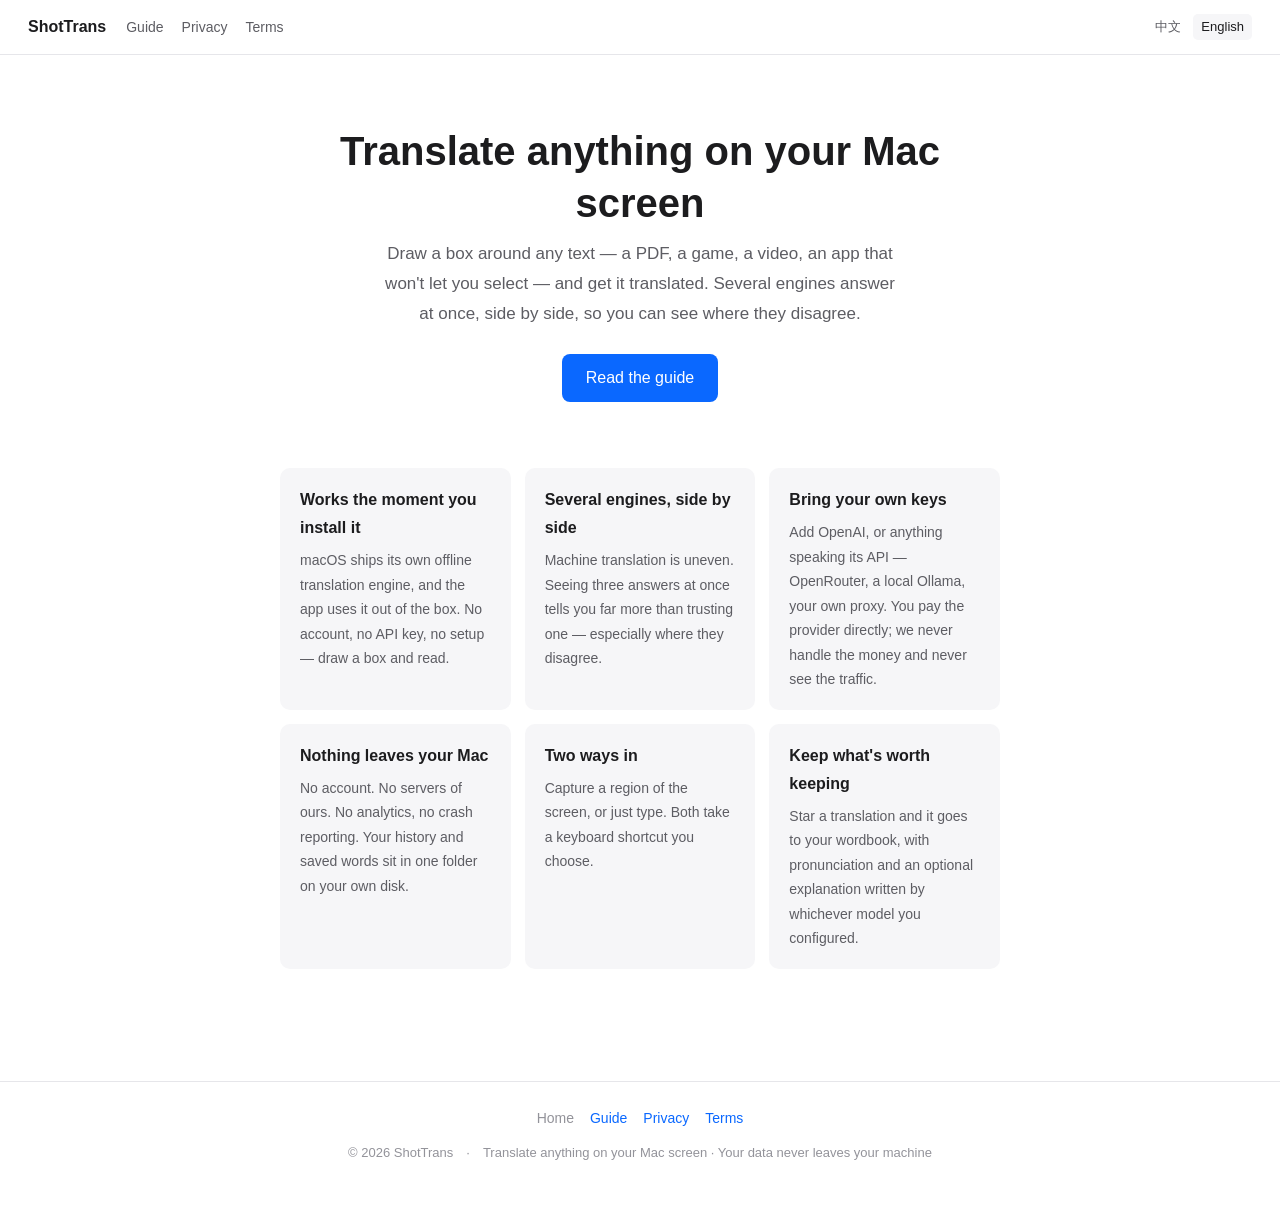
==== index.html @ 1fc53c44 "更新官网 2026-09-04 Co-Authored-By: Claude Opus 5 <noreply@anthropic.com>" ====
<!DOCTYPE html>
<html lang="en">
<head>
<meta charset="utf-8">
<meta name="viewport" content="width=device-width, initial-scale=1">
<title>Home · ShotTrans</title>
<meta name="description" content="A macOS screen translator that compares several engines side by side and keeps every byte on your Mac.">
<link rel="canonical" href="https://shottrans.com/">
<link rel="alternate" hreflang="zh-Hans" href="https://shottrans.com/zh/">
<link rel="alternate" hreflang="en" href="https://shottrans.com/">
<link rel="alternate" hreflang="x-default" href="https://shottrans.com/">
<link rel="stylesheet" href="assets/site.css">
</head>
<body>
<header class="top">
  <a class="brand" href="index.html">ShotTrans</a>
  <nav class="nav"><a href="guide.html">Guide</a><a href="privacy.html">Privacy</a><a href="terms.html">Terms</a></nav>
  <div class="langs"><a class="lang" href="zh/index.html">中文</a><span class="lang on">English</span></div>
</header>

<div class="shell plain">

<main class="page index">
<div class="hero">
  <h1>Translate anything on your Mac screen</h1>
  <p class="lede">Draw a box around any text — a PDF, a game, a video, an app that
  won't let you select — and get it translated. Several engines answer at once,
  side by side, so you can see where they disagree.</p>
  <p><a class="btn" href="guide.html">Read the guide</a></p>
</div>

<div class="cards">
  <div class="card">
    <h3 id="Works-the-moment-you-install-it">Works the moment you install it</h3>
    <p>macOS ships its own offline translation engine, and the app uses it out of
    the box. No account, no API key, no setup — draw a box and read.</p>
  </div>
  <div class="card">
    <h3 id="Several-engines-side-by-side">Several engines, side by side</h3>
    <p>Machine translation is uneven. Seeing three answers at once tells you far
    more than trusting one — especially where they disagree.</p>
  </div>
  <div class="card">
    <h3 id="Bring-your-own-keys">Bring your own keys</h3>
    <p>Add OpenAI, or anything speaking its API — OpenRouter, a local Ollama,
    your own proxy. You pay the provider directly; we never handle the money
    and never see the traffic.</p>
  </div>
  <div class="card">
    <h3 id="Nothing-leaves-your-Mac">Nothing leaves your Mac</h3>
    <p>No account. No servers of ours. No analytics, no crash reporting.
    Your history and saved words sit in one folder on your own disk.</p>
  </div>
  <div class="card">
    <h3 id="Two-ways-in">Two ways in</h3>
    <p>Capture a region of the screen, or just type. Both take a keyboard
    shortcut you choose.</p>
  </div>
  <div class="card">
    <h3 id="Keep-what-s-worth-keeping">Keep what's worth keeping</h3>
    <p>Star a translation and it goes to your wordbook, with pronunciation and
    an optional explanation written by whichever model you configured.</p>
  </div>
</div>

</main>
</div>

<footer class="foot">
  <div class="foot-links"><span>Home</span><a href="guide.html">Guide</a><a href="privacy.html">Privacy</a><a href="terms.html">Terms</a></div>
  <p class="copy">© 2026 ShotTrans　·　Translate anything on your Mac screen · Your data never leaves your machine</p>
</footer>
<script src="assets/site.js" defer></script>
</body>
</html>
---- assets/site.css ----
/* 官网样式。**只做浅色**——说明文档不需要主题切换，
   固定一套配色，写文案时也能确定对比度是够的。 */
:root {
  --bg: #ffffff;
  --fg: #1c1c1e;
  --muted: #5d5d63;
  --faint: #93939a;
  --rule: #e6e6ea;
  --card: #f6f6f8;
  --accent: #0a68ff;
  --sidew: 232px;
  --maxw: 720px;
}
* { box-sizing: border-box; }
html { -webkit-text-size-adjust: 100%; color-scheme: light; }
body {
  margin: 0; background: var(--bg); color: var(--fg);
  font: 16px/1.75 -apple-system, BlinkMacSystemFont, "PingFang SC",
        "Hiragino Sans GB", "Microsoft YaHei", sans-serif;
}
a { color: var(--accent); text-decoration: none; }
a:hover { text-decoration: underline; }

/* 顶栏 */
.top {
  display: flex; align-items: center; gap: 20px; flex-wrap: wrap;
  padding: 13px 28px; border-bottom: 1px solid var(--rule);
  position: sticky; top: 0; background: rgba(255,255,255,.92);
  backdrop-filter: saturate(180%) blur(12px); z-index: 20;
}
.brand { font-weight: 600; font-size: 16px; color: var(--fg); }
.nav { display: flex; gap: 18px; flex: 1; flex-wrap: wrap; }
.nav a { color: var(--muted); font-size: 14px; }
.nav a.on { color: var(--fg); font-weight: 500; }
.langs { display: flex; gap: 4px; font-size: 13px; }
.lang { padding: 2px 8px; border-radius: 5px; color: var(--muted); }
.lang.on { background: var(--card); color: var(--fg); }

/* 骨架：左目录 + 右正文 */
.shell { max-width: 1060px; margin: 0 auto; }
.shell.with-toc {
  display: grid; grid-template-columns: var(--sidew) minmax(0, 1fr);
  gap: 40px; padding: 0 28px;
}
.shell.plain { padding: 0 28px; }

/* 左侧目录 */
.toc {
  position: sticky; top: 74px; align-self: start;
  max-height: calc(100vh - 100px); overflow-y: auto;
  padding: 40px 0 40px; font-size: 13.5px;
}
.toc-title {
  margin: 0 0 10px; color: var(--faint); font-size: 12px;
  letter-spacing: .08em; font-weight: 600;
}
.toc ul { list-style: none; margin: 0; padding: 0; border-left: 1px solid var(--rule); }
.toc li { margin: 0; }
.toc a {
  display: block; padding: 4px 0 4px 12px; margin-left: -1px;
  color: var(--muted); border-left: 2px solid transparent; line-height: 1.5;
}
.toc a:hover { color: var(--fg); text-decoration: none; }
.toc li.l3 a { padding-left: 26px; font-size: 13px; color: var(--faint); }
.toc a.on { color: var(--accent); border-left-color: var(--accent); }

/* 正文 */
.page { max-width: var(--maxw); padding: 40px 0 72px; }
.shell.plain .page { margin: 0 auto; }
.page h1 { font-size: 30px; line-height: 1.3; margin: 0 0 6px; }
.page h2 {
  font-size: 20px; margin: 42px 0 12px;
  padding-top: 22px; border-top: 1px solid var(--rule);
  scroll-margin-top: 78px;
}
.page h3 { font-size: 16px; margin: 26px 0 8px; scroll-margin-top: 78px; }
.page ul, .page ol { padding-left: 22px; }
.page li { margin: 5px 0; }
.lede { color: var(--muted); font-size: 15px; margin-top: 0; }
.updated { color: var(--faint); font-size: 13px; margin-bottom: 28px; }
code {
  background: var(--card); padding: 1px 5px; border-radius: 4px;
  font: 13px/1.6 ui-monospace, SFMono-Regular, Menlo, monospace;
}
kbd {
  background: var(--card); border: 1px solid var(--rule); border-bottom-width: 2px;
  border-radius: 5px; padding: 1px 6px; font: 13px ui-monospace, Menlo, monospace;
}
table { border-collapse: collapse; width: 100%; margin: 14px 0; font-size: 14px; }
th, td { text-align: left; padding: 8px 10px; border-bottom: 1px solid var(--rule); vertical-align: top; }
th { color: var(--muted); font-weight: 500; }
.note {
  background: var(--card); border-left: 3px solid var(--accent);
  padding: 12px 16px; margin: 18px 0; border-radius: 0 6px 6px 0;
}
.note p:first-child { margin-top: 0; }
.note p:last-child { margin-bottom: 0; }

/* 首页 */
.index .hero { text-align: center; padding: 30px 0 8px; }
.index .hero h1 { font-size: 40px; }
.index .hero .lede { font-size: 17px; max-width: 520px; margin: 10px auto 26px; }
.btn {
  display: inline-block; background: var(--accent); color: #fff;
  padding: 10px 24px; border-radius: 8px; font-weight: 500;
}
.btn:hover { text-decoration: none; opacity: .9; }
.cards { display: grid; gap: 14px; grid-template-columns: repeat(auto-fit, minmax(220px, 1fr)); margin: 42px 0 0; }
.card { background: var(--card); border-radius: 10px; padding: 18px 20px; }
.card h3 { margin: 0 0 6px; }
.card p { margin: 0; color: var(--muted); font-size: 14px; }

/* 页脚 */
.foot { border-top: 1px solid var(--rule); padding: 24px 28px 44px; text-align: center; margin-top: 40px; }
.foot-links { display: flex; gap: 16px; justify-content: center; flex-wrap: wrap; font-size: 14px; }
.foot-links span { color: var(--faint); }
.copy { color: var(--faint); font-size: 13px; margin: 12px 0 0; }

/* 窄屏：目录收到正文上面，不再占一栏 */
@media (max-width: 860px) {
  .shell.with-toc { grid-template-columns: 1fr; gap: 0; }
  .toc {
    position: static; max-height: none; padding: 24px 0 0;
    border-bottom: 1px solid var(--rule);
  }
  .toc ul { border-left: 0; column-count: 2; column-gap: 20px; }
  .toc a { border-left: 0; padding-left: 0; }
  .toc li.l3 { display: none; }   /* 窄屏只留大节，否则比正文还长 */
  .page { padding-top: 28px; }
}
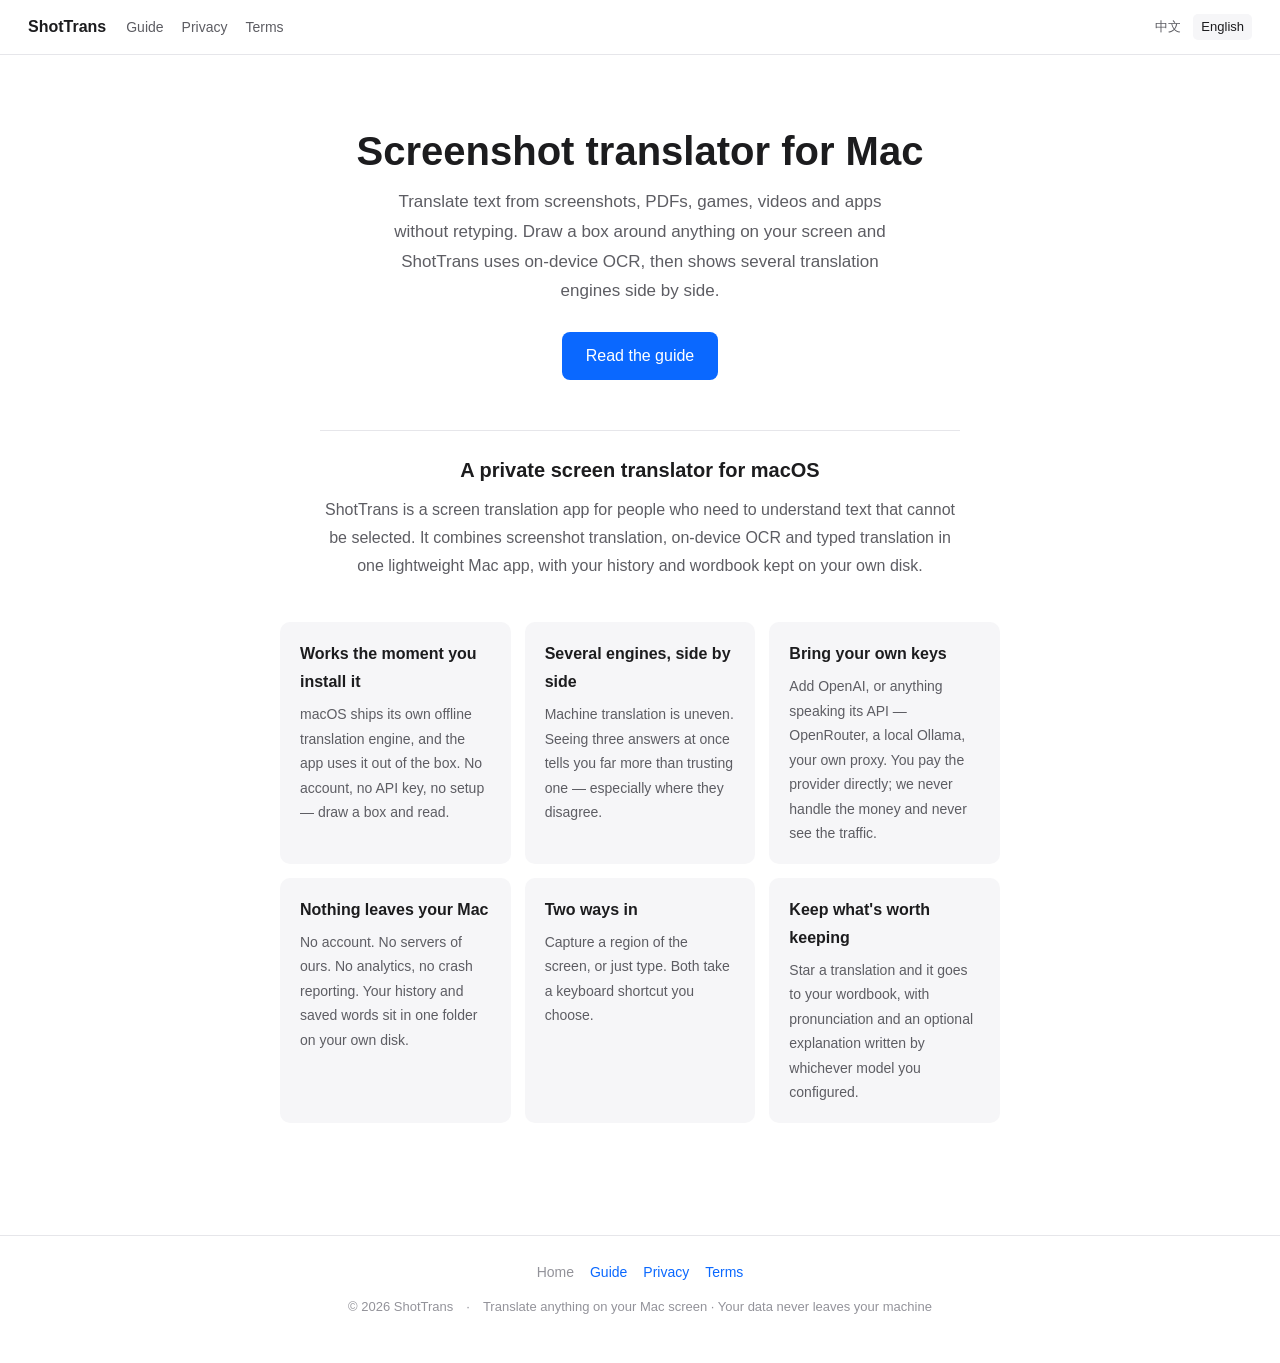
==== commit f3f57176: "更新官网 2026-09-14 Co-Authored-By: Claude Opus 5 <noreply@anthropic.com>" ====
--- a/index.html
+++ b/index.html
@@ -3,12 +3,16 @@
 <head>
 <meta charset="utf-8">
 <meta name="viewport" content="width=device-width, initial-scale=1">
-<title>Home · ShotTrans</title>
-<meta name="description" content="A macOS screen translator that compares several engines side by side and keeps every byte on your Mac.">
+<title>Screenshot Translator for Mac · ShotTrans</title>
+<meta name="description" content="ShotTrans is a private screenshot translator and screen translator for Mac. Translate text from screenshots, PDFs, games and apps with OCR and multiple engines.">
 <link rel="canonical" href="https://shottrans.com/">
 <link rel="alternate" hreflang="zh-Hans" href="https://shottrans.com/zh/">
 <link rel="alternate" hreflang="en" href="https://shottrans.com/">
 <link rel="alternate" hreflang="x-default" href="https://shottrans.com/">
+<link rel="icon" href="/favicon.ico" sizes="any">
+<link rel="icon" type="image/png" sizes="32x32" href="/assets/favicon-32.png">
+<link rel="icon" type="image/png" sizes="16x16" href="/assets/favicon-16.png">
+<link rel="apple-touch-icon" sizes="180x180" href="/assets/apple-touch-icon.png">
 <link rel="stylesheet" href="assets/site.css">
 </head>
 <body>
@@ -22,12 +26,20 @@
 
 <main class="page index">
 <div class="hero">
-  <h1>Translate anything on your Mac screen</h1>
-  <p class="lede">Draw a box around any text — a PDF, a game, a video, an app that
-  won't let you select — and get it translated. Several engines answer at once,
-  side by side, so you can see where they disagree.</p>
+  <h1>Screenshot translator for Mac</h1>
+  <p class="lede">Translate text from screenshots, PDFs, games, videos and apps
+  without retyping. Draw a box around anything on your screen and ShotTrans uses
+  on-device OCR, then shows several translation engines side by side.</p>
   <p><a class="btn" href="guide.html">Read the guide</a></p>
 </div>
+
+<section class="intro">
+  <h2 id="A-private-screen-translator-for-macOS">A private screen translator for macOS</h2>
+  <p>ShotTrans is a screen translation app for people who need to understand text
+  that cannot be selected. It combines screenshot translation, on-device OCR and
+  typed translation in one lightweight Mac app, with your history and wordbook
+  kept on your own disk.</p>
+</section>
 
 <div class="cards">
   <div class="card">
--- a/assets/site.css
+++ b/assets/site.css
@@ -105,6 +105,12 @@
   padding: 10px 24px; border-radius: 8px; font-weight: 500;
 }
 .btn:hover { text-decoration: none; opacity: .9; }
+/* 主标题下面那段介绍。跟着 hero 居中——左对齐会在居中的大标题下面
+   突然折一下，看着像上下两块拼起来的。宽度收窄是为了行长：
+   整幅宽度一行能排 120 多个字符，读起来很累。 */
+.index .intro { text-align: center; max-width: 640px; margin: 26px auto 0; }
+.index .intro h2 { font-size: 20px; margin: 0 0 8px; }
+.index .intro p { color: var(--muted); margin: 0; }
 .cards { display: grid; gap: 14px; grid-template-columns: repeat(auto-fit, minmax(220px, 1fr)); margin: 42px 0 0; }
 .card { background: var(--card); border-radius: 10px; padding: 18px 20px; }
 .card h3 { margin: 0 0 6px; }
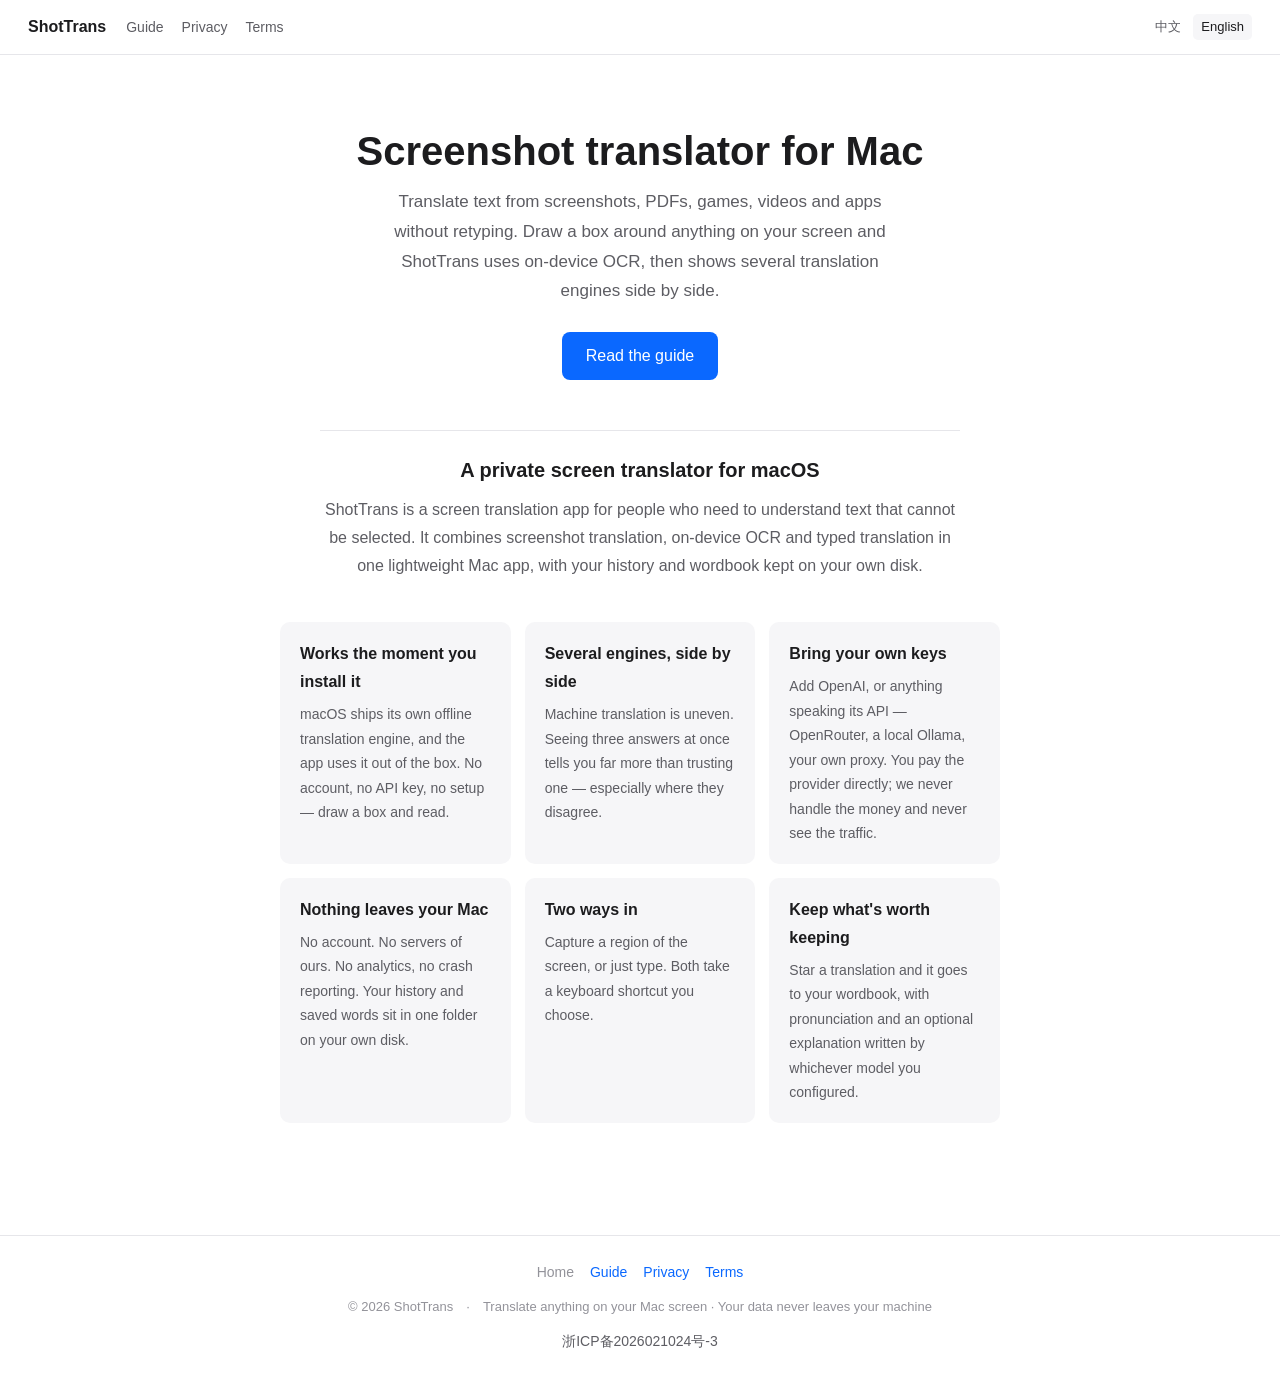
==== commit 21225a51: "修复官网所有页面缺少 ICP 备案号和工信部链接" ====
--- a/index.html
+++ b/index.html
@@ -81,6 +81,7 @@
 <footer class="foot">
   <div class="foot-links"><span>Home</span><a href="guide.html">Guide</a><a href="privacy.html">Privacy</a><a href="terms.html">Terms</a></div>
   <p class="copy">© 2026 ShotTrans　·　Translate anything on your Mac screen · Your data never leaves your machine</p>
+  <p class="registration"><a href="https://beian.miit.gov.cn/" target="_blank" rel="noopener noreferrer">浙ICP备2026021024号-3</a></p>
 </footer>
 <script src="assets/site.js" defer></script>
 </body>
--- a/assets/site.css
+++ b/assets/site.css
@@ -121,6 +121,8 @@
 .foot-links { display: flex; gap: 16px; justify-content: center; flex-wrap: wrap; font-size: 14px; }
 .foot-links span { color: var(--faint); }
 .copy { color: var(--faint); font-size: 13px; margin: 12px 0 0; }
+.registration { font-size: 14px; margin: 10px 0 0; }
+.registration a { color: var(--muted); }
 
 /* 窄屏：目录收到正文上面，不再占一栏 */
 @media (max-width: 860px) {
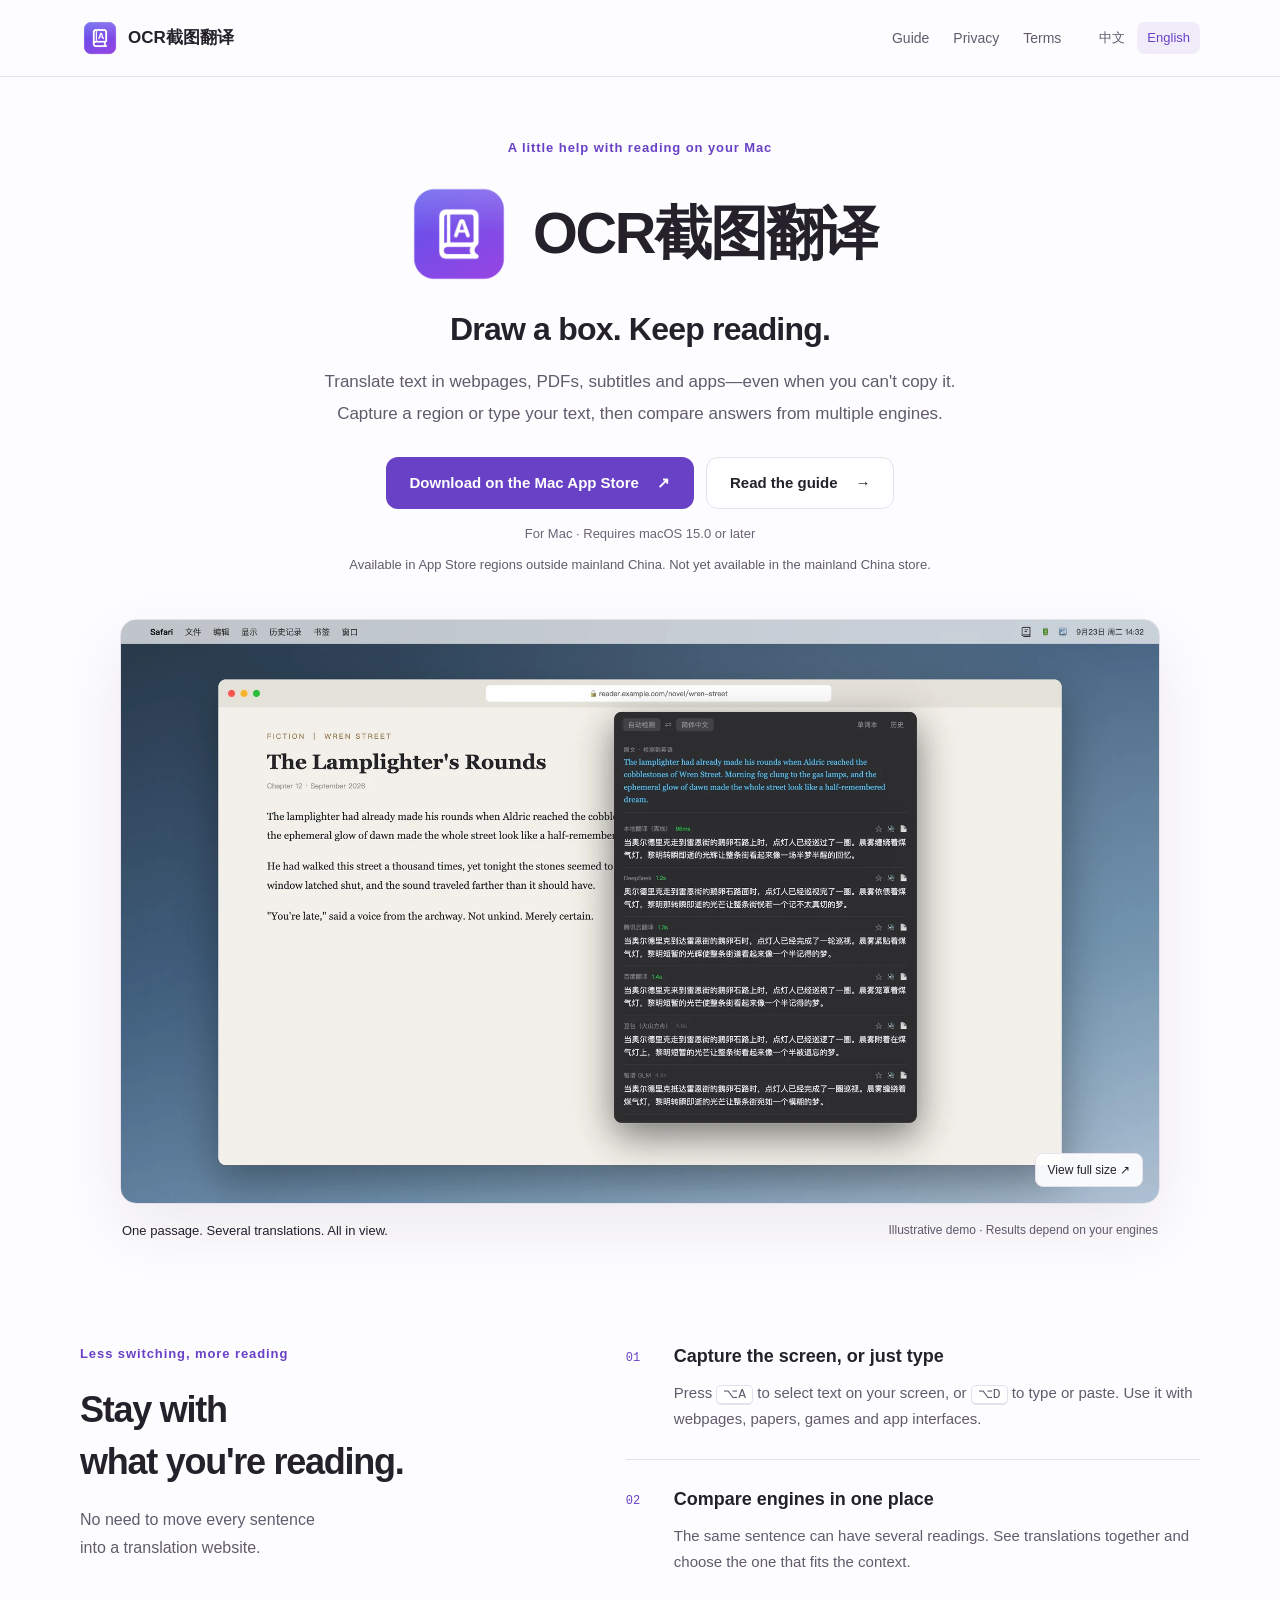
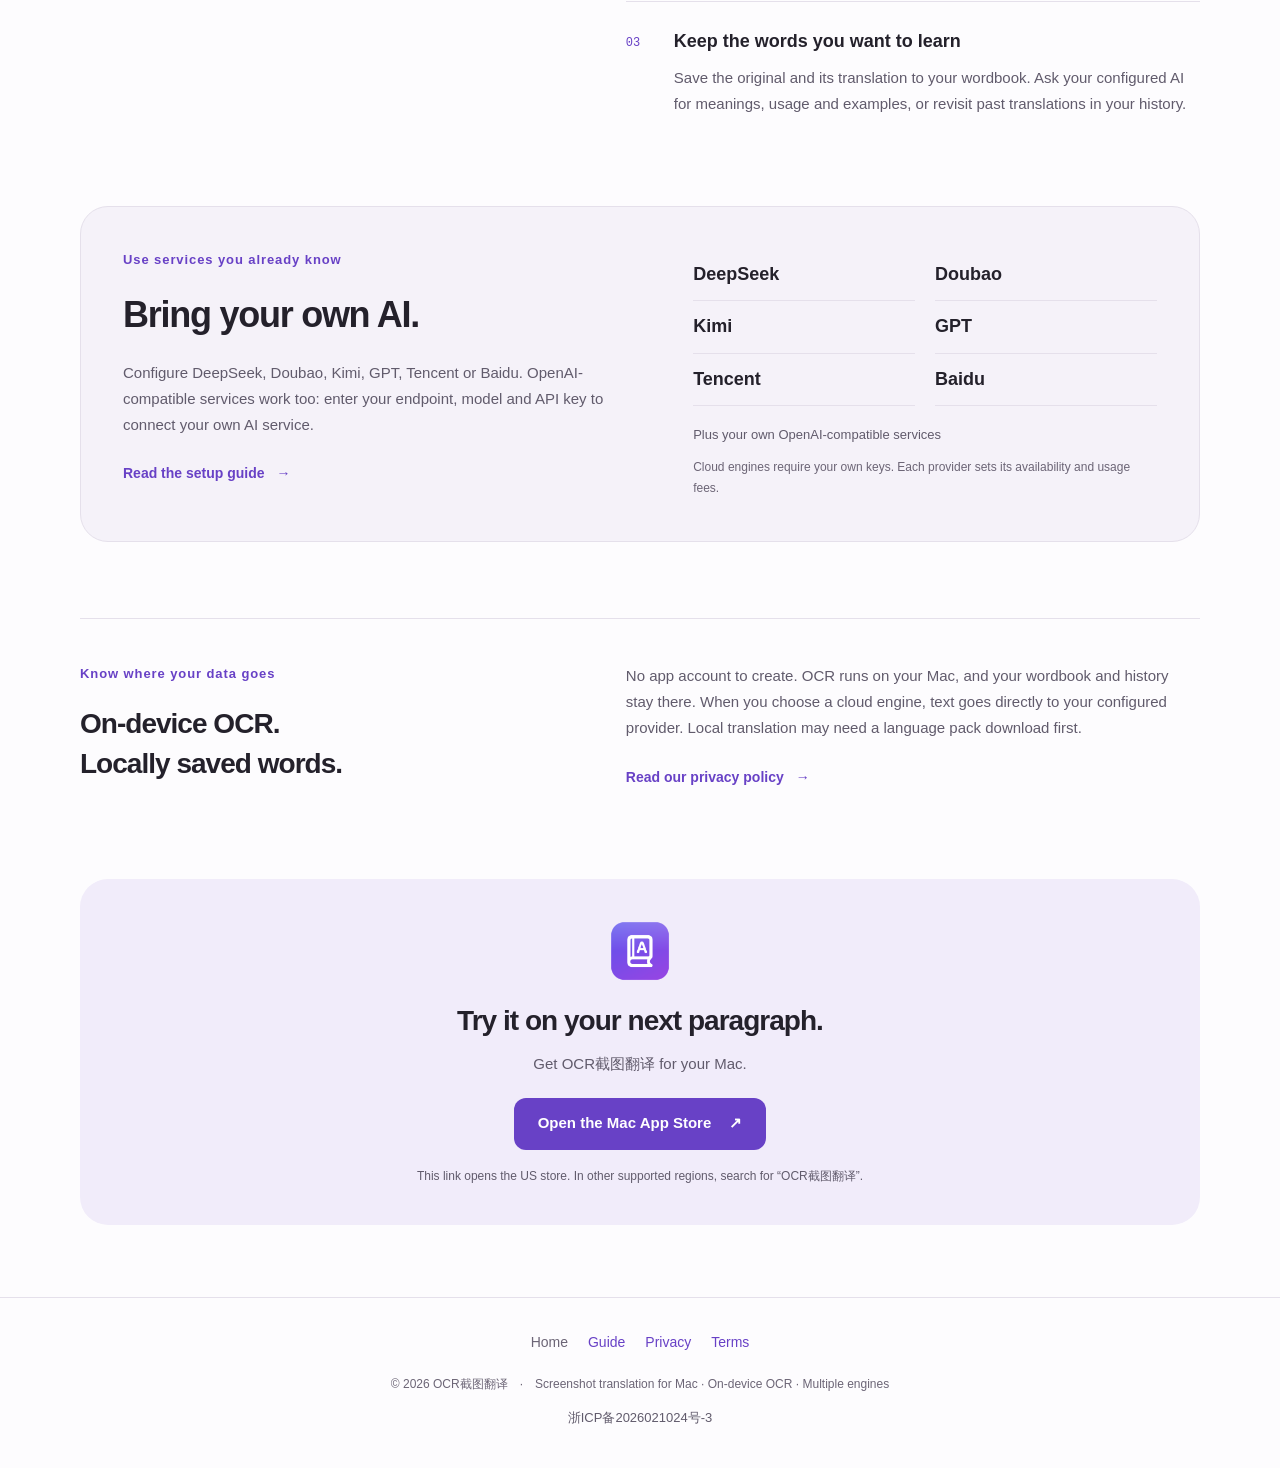
==== commit 204732a8: "重设计官网首页：展示 OCR截图翻译 图标并增加 App Store 下载入口" ====
--- a/index.html
+++ b/index.html
@@ -3,8 +3,8 @@
 <head>
 <meta charset="utf-8">
 <meta name="viewport" content="width=device-width, initial-scale=1">
-<title>Screenshot Translator for Mac · ShotTrans</title>
-<meta name="description" content="ShotTrans is a private screenshot translator and screen translator for Mac. Translate text from screenshots, PDFs, games and apps with OCR and multiple engines.">
+<title>个人工具分享 · OCR截图翻译 · Screenshot Translator for Mac</title>
+<meta name="description" content="Capture or type text, compare translation engines and connect your own AI services. Download OCR截图翻译 on the Mac App Store.">
 <link rel="canonical" href="https://shottrans.com/">
 <link rel="alternate" hreflang="zh-Hans" href="https://shottrans.com/zh/">
 <link rel="alternate" hreflang="en" href="https://shottrans.com/">
@@ -16,71 +16,107 @@
 <link rel="stylesheet" href="assets/site.css">
 </head>
 <body>
+<a class="skip-link" href="#main">Skip to content</a>
 <header class="top">
-  <a class="brand" href="index.html">ShotTrans</a>
-  <nav class="nav"><a href="guide.html">Guide</a><a href="privacy.html">Privacy</a><a href="terms.html">Terms</a></nav>
-  <div class="langs"><a class="lang" href="zh/index.html">中文</a><span class="lang on">English</span></div>
+  <div class="top-inner">
+    <a class="brand" href="index.html"><img src="assets/app-icon.png" width="40" height="40" alt=""><span>OCR截图翻译</span></a>
+    <nav class="nav" aria-label="Main navigation"><a href="guide.html">Guide</a><a href="privacy.html">Privacy</a><a href="terms.html">Terms</a></nav>
+    <nav class="langs" aria-label="Language"><a class="lang" href="zh/index.html">中文</a><span class="lang on">English</span></nav>
+  </div>
 </header>
 
 <div class="shell plain">
 
-<main class="page index">
-<div class="hero">
-  <h1>Screenshot translator for Mac</h1>
-  <p class="lede">Translate text from screenshots, PDFs, games, videos and apps
-  without retyping. Draw a box around anything on your screen and ShotTrans uses
-  on-device OCR, then shows several translation engines side by side.</p>
-  <p><a class="btn" href="guide.html">Read the guide</a></p>
-</div>
-
-<section class="intro">
-  <h2 id="A-private-screen-translator-for-macOS">A private screen translator for macOS</h2>
-  <p>ShotTrans is a screen translation app for people who need to understand text
-  that cannot be selected. It combines screenshot translation, on-device OCR and
-  typed translation in one lightweight Mac app, with your history and wordbook
-  kept on your own disk.</p>
+<main id="main" class="page index" tabindex="-1">
+<section class="hero" aria-labelledby="product-title">
+  <p class="eyebrow">A little help with reading on your Mac</p>
+  <div class="product-lockup">
+    <img class="app-icon" src="assets/app-icon.png" width="112" height="112" alt="OCR截图翻译 app icon">
+    <h1 id="product-title" lang="zh-Hans">OCR截图翻译</h1>
+  </div>
+  <p class="hero-line">Draw a box. Keep reading.</p>
+  <p class="hero-description">Translate text in webpages, PDFs, subtitles and apps—even when you can't copy it.<br class="desktop-break">
+    Capture a region or type your text, then compare answers from multiple engines.</p>
+  <div class="hero-actions">
+    <a class="button button-primary" href="https://apps.apple.com/us/app/id6811092542"><span>Download on the Mac App Store</span><span aria-hidden="true">↗</span></a>
+    <a class="button button-secondary" href="guide.html">Read the guide<span aria-hidden="true">→</span></a>
+  </div>
+  <p class="system-note">For Mac · Requires macOS 15.0 or later</p>
+  <p class="availability">Available in App Store regions outside mainland China. Not yet available in the mainland China store.</p>
 </section>
 
-<div class="cards">
-  <div class="card">
-    <h3 id="Works-the-moment-you-install-it">Works the moment you install it</h3>
-    <p>macOS ships its own offline translation engine, and the app uses it out of
-    the box. No account, no API key, no setup — draw a box and read.</p>
+<figure class="product-preview">
+  <a class="preview-link" href="assets/translation-demo.webp" target="_blank" rel="noopener" aria-label="Open the full translation demo image in a new tab">
+    <img src="assets/translation-demo.webp" width="1920" height="1080" fetchpriority="high" decoding="async" alt="An English novel beside a translation panel showing the original text and Chinese translations from several engines, including local translation and DeepSeek.">
+    <span class="preview-expand" aria-hidden="true">View full size ↗</span>
+  </a>
+  <figcaption><span>One passage. Several translations. All in view.</span><span>Illustrative demo · Results depend on your engines</span></figcaption>
+</figure>
+
+<section class="workflow" aria-labelledby="workflow-title">
+  <div class="section-heading">
+    <p class="eyebrow">Less switching, more reading</p>
+    <h2 id="workflow-title">Stay with<br>what you're reading.</h2>
+    <p>No need to move every sentence<br>into a translation website.</p>
   </div>
-  <div class="card">
-    <h3 id="Several-engines-side-by-side">Several engines, side by side</h3>
-    <p>Machine translation is uneven. Seeing three answers at once tells you far
-    more than trusting one — especially where they disagree.</p>
+  <div class="feature-list">
+    <article class="feature-row">
+      <span class="feature-number" aria-hidden="true">01</span>
+      <div><h3 id="Capture-the-screen-or-just-type">Capture the screen, or just type</h3>
+        <p>Press <kbd>⌥A</kbd> to select text on your screen, or <kbd>⌥D</kbd> to type or paste. Use it with webpages, papers, games and app interfaces.</p>
+      </div>
+    </article>
+    <article class="feature-row">
+      <span class="feature-number" aria-hidden="true">02</span>
+      <div><h3 id="Compare-engines-in-one-place">Compare engines in one place</h3>
+        <p>The same sentence can have several readings. See translations together and choose the one that fits the context.</p>
+      </div>
+    </article>
+    <article class="feature-row">
+      <span class="feature-number" aria-hidden="true">03</span>
+      <div><h3 id="Keep-the-words-you-want-to-learn">Keep the words you want to learn</h3>
+        <p>Save the original and its translation to your wordbook. Ask your configured AI for meanings, usage and examples, or revisit past translations in your history.</p>
+      </div>
+    </article>
   </div>
-  <div class="card">
-    <h3 id="Bring-your-own-keys">Bring your own keys</h3>
-    <p>Add OpenAI, or anything speaking its API — OpenRouter, a local Ollama,
-    your own proxy. You pay the provider directly; we never handle the money
-    and never see the traffic.</p>
+</section>
+
+<section class="engine-section" aria-labelledby="engines-title">
+  <div class="engine-copy">
+    <p class="eyebrow">Use services you already know</p>
+    <h2 id="engines-title">Bring your own AI.</h2>
+    <p>Configure DeepSeek, Doubao, Kimi, GPT, Tencent or Baidu. OpenAI-compatible services work too: enter your endpoint, model and API key to connect your own AI service.</p>
+    <a class="text-link" href="guide.html#Translation-engines">Read the setup guide <span aria-hidden="true">→</span></a>
   </div>
-  <div class="card">
-    <h3 id="Nothing-leaves-your-Mac">Nothing leaves your Mac</h3>
-    <p>No account. No servers of ours. No analytics, no crash reporting.
-    Your history and saved words sit in one folder on your own disk.</p>
+  <div class="engine-detail">
+    <ul class="engine-names" aria-label="Some of the supported translation services">
+      <li>DeepSeek</li><li>Doubao</li><li>Kimi</li><li>GPT</li><li>Tencent</li><li>Baidu</li>
+    </ul>
+    <p>Plus your own OpenAI-compatible services</p>
+    <p class="engine-note">Cloud engines require your own keys. Each provider sets its availability and usage fees.</p>
   </div>
-  <div class="card">
-    <h3 id="Two-ways-in">Two ways in</h3>
-    <p>Capture a region of the screen, or just type. Both take a keyboard
-    shortcut you choose.</p>
-  </div>
-  <div class="card">
-    <h3 id="Keep-what-s-worth-keeping">Keep what's worth keeping</h3>
-    <p>Star a translation and it goes to your wordbook, with pronunciation and
-    an optional explanation written by whichever model you configured.</p>
-  </div>
-</div>
+</section>
+
+<section class="privacy-strip" aria-labelledby="privacy-title">
+  <div><p class="eyebrow">Know where your data goes</p><h2 id="privacy-title">On-device OCR.<br>Locally saved words.</h2></div>
+  <div><p>No app account to create. OCR runs on your Mac, and your wordbook and history stay there. When you choose a cloud engine, text goes directly to your configured provider. Local translation may need a language pack download first.</p>
+    <a class="text-link" href="privacy.html">Read our privacy policy <span aria-hidden="true">→</span></a></div>
+</section>
+
+<section class="download-section" aria-labelledby="download-title">
+  <img src="assets/app-icon.png" width="72" height="72" alt="" loading="lazy">
+  <h2 id="download-title">Try it on your next paragraph.</h2>
+  <p>Get OCR截图翻译 for your Mac.</p>
+  <a class="button button-primary" href="https://apps.apple.com/us/app/id6811092542">Open the Mac App Store <span aria-hidden="true">↗</span></a>
+  <p class="download-note">This link opens the US store. In other supported regions, search for “OCR截图翻译”.</p>
+</section>
 
 </main>
 </div>
 
 <footer class="foot">
   <div class="foot-links"><span>Home</span><a href="guide.html">Guide</a><a href="privacy.html">Privacy</a><a href="terms.html">Terms</a></div>
-  <p class="copy">© 2026 ShotTrans　·　Translate anything on your Mac screen · Your data never leaves your machine</p>
+  <p class="copy">© 2026 OCR截图翻译　·　Screenshot translation for Mac · On-device OCR · Multiple engines</p>
   <p class="registration"><a href="https://beian.miit.gov.cn/" target="_blank" rel="noopener noreferrer">浙ICP备2026021024号-3</a></p>
 </footer>
 <script src="assets/site.js" defer></script>
--- a/assets/site.css
+++ b/assets/site.css
@@ -1,15 +1,29 @@
-/* 官网样式。**只做浅色**——说明文档不需要主题切换，
-   固定一套配色，写文案时也能确定对比度是够的。 */
+/* Shared light theme: the app icon supplies the purple accent.
+   Pages deliberately keep this palette when the OS uses dark mode. */
 :root {
-  --bg: #ffffff;
-  --fg: #1c1c1e;
-  --muted: #5d5d63;
-  --faint: #93939a;
-  --rule: #e6e6ea;
-  --card: #f6f6f8;
-  --accent: #0a68ff;
+  --bg: #fdfcfe;
+  --surface: #ffffff;
+  --fg: #24212b;
+  --muted: #615b6c;
+  --faint: #6c6576;
+  --rule: #e5e0eb;
+  --card: #f5f2f9;
+  --accent: #6841c6;
+  --accent-hover: #5330a7;
+  --accent-soft: #f1ecfa;
+  --on-accent: #ffffff;
+  --focus: #6841c6;
+  --overlay: #ffffffed;
+  --shadow: 0 24px 64px #2b174014;
+  --radius-sm: 8px;
+  --radius-md: 16px;
+  --radius-lg: 28px;
+  --gutter: 28px;
   --sidew: 232px;
   --maxw: 720px;
+  --sitew: 1120px;
+  --anchor-offset: 100px;
+  --ease: 160ms ease;
 }
 * { box-sizing: border-box; }
 html { -webkit-text-size-adjust: 100%; color-scheme: light; }
@@ -18,121 +32,176 @@
   font: 16px/1.75 -apple-system, BlinkMacSystemFont, "PingFang SC",
         "Hiragino Sans GB", "Microsoft YaHei", sans-serif;
 }
+img { max-width: 100%; height: auto; }
 a { color: var(--accent); text-decoration: none; }
-a:hover { text-decoration: underline; }
-
-/* 顶栏 */
+a:hover { color: var(--accent-hover); text-decoration: underline; }
+a:focus-visible, button:focus-visible, [tabindex]:focus-visible {
+  outline: 3px solid var(--focus); outline-offset: 5px; border-radius: 4px;
+}
+.skip-link {
+  position: fixed; top: -100px; left: 16px; z-index: 100;
+  padding: 10px 20px; background: var(--surface); color: var(--accent);
+  border: 1px solid var(--accent); border-radius: var(--radius-sm);
+}
+.skip-link:focus { top: 12px; }
+
+/* Shared navigation and document layout. */
 .top {
-  display: flex; align-items: center; gap: 20px; flex-wrap: wrap;
-  padding: 13px 28px; border-bottom: 1px solid var(--rule);
-  position: sticky; top: 0; background: rgba(255,255,255,.92);
-  backdrop-filter: saturate(180%) blur(12px); z-index: 20;
-}
-.brand { font-weight: 600; font-size: 16px; color: var(--fg); }
-.nav { display: flex; gap: 18px; flex: 1; flex-wrap: wrap; }
-.nav a { color: var(--muted); font-size: 14px; }
-.nav a.on { color: var(--fg); font-weight: 500; }
-.langs { display: flex; gap: 4px; font-size: 13px; }
-.lang { padding: 2px 8px; border-radius: 5px; color: var(--muted); }
-.lang.on { background: var(--card); color: var(--fg); }
-
-/* 骨架：左目录 + 右正文 */
-.shell { max-width: 1060px; margin: 0 auto; }
-.shell.with-toc {
-  display: grid; grid-template-columns: var(--sidew) minmax(0, 1fr);
-  gap: 40px; padding: 0 28px;
-}
-.shell.plain { padding: 0 28px; }
-
-/* 左侧目录 */
-.toc {
-  position: sticky; top: 74px; align-self: start;
-  max-height: calc(100vh - 100px); overflow-y: auto;
-  padding: 40px 0 40px; font-size: 13.5px;
-}
-.toc-title {
-  margin: 0 0 10px; color: var(--faint); font-size: 12px;
-  letter-spacing: .08em; font-weight: 600;
-}
+  border-bottom: 1px solid var(--rule); position: sticky; top: 0;
+  background: var(--bg); z-index: 20;
+}
+.top-inner {
+  display: flex; align-items: center; gap: 28px; min-height: 76px;
+  max-width: calc(var(--sitew) + 2 * var(--gutter)); padding: 10px var(--gutter); margin: auto;
+}
+.brand { display: inline-flex; align-items: center; gap: 8px; flex-shrink: 0; font-weight: 650; font-size: 17px; color: var(--fg); }
+.brand img { width: 40px; height: 40px; }
+.brand:hover { color: var(--fg); text-decoration: none; }
+.nav { display: flex; gap: 24px; margin-left: auto; align-items: center; }
+.nav a { color: var(--muted); font-size: 14px; padding: 6px 0; }
+.nav a.on { color: var(--accent); font-weight: 600; }
+.langs { display: flex; gap: 2px; font-size: 13px; }
+.lang { display: inline-flex; align-items: center; min-height: 32px; padding: 2px 10px; border-radius: var(--radius-sm); color: var(--muted); }
+.lang.on { background: var(--accent-soft); color: var(--accent); }
+.shell { max-width: calc(var(--sitew) + 2 * var(--gutter)); margin: 0 auto; }
+.shell.with-toc { display: grid; grid-template-columns: var(--sidew) minmax(0, 1fr); gap: 40px; padding: 0 var(--gutter); }
+.shell.plain { padding: 0 var(--gutter); }
+.toc { position: sticky; top: 84px; align-self: start; max-height: calc(100vh - 100px); overflow-y: auto; padding: 40px 0; font-size: 13.5px; }
+.toc-title { margin: 0 0 10px; color: var(--faint); font-size: 12px; letter-spacing: .08em; font-weight: 600; }
 .toc ul { list-style: none; margin: 0; padding: 0; border-left: 1px solid var(--rule); }
 .toc li { margin: 0; }
-.toc a {
-  display: block; padding: 4px 0 4px 12px; margin-left: -1px;
-  color: var(--muted); border-left: 2px solid transparent; line-height: 1.5;
-}
+.toc a { display: block; padding: 5px 0 5px 12px; margin-left: -1px; color: var(--muted); border-left: 2px solid transparent; line-height: 1.5; }
 .toc a:hover { color: var(--fg); text-decoration: none; }
 .toc li.l3 a { padding-left: 26px; font-size: 13px; color: var(--faint); }
 .toc a.on { color: var(--accent); border-left-color: var(--accent); }
-
-/* 正文 */
-.page { max-width: var(--maxw); padding: 40px 0 72px; }
+.page { max-width: var(--maxw); min-width: 0; padding: 40px 0 72px; scroll-margin-top: var(--anchor-offset); }
 .shell.plain .page { margin: 0 auto; }
+.page:not(.index) a { text-decoration: underline; text-underline-offset: 3px; }
 .page h1 { font-size: 30px; line-height: 1.3; margin: 0 0 6px; }
-.page h2 {
-  font-size: 20px; margin: 42px 0 12px;
-  padding-top: 22px; border-top: 1px solid var(--rule);
-  scroll-margin-top: 78px;
-}
-.page h3 { font-size: 16px; margin: 26px 0 8px; scroll-margin-top: 78px; }
+.page h2 { font-size: 20px; margin: 42px 0 12px; padding-top: 22px; border-top: 1px solid var(--rule); scroll-margin-top: var(--anchor-offset); }
+.page h3 { font-size: 16px; margin: 26px 0 8px; scroll-margin-top: var(--anchor-offset); }
 .page ul, .page ol { padding-left: 22px; }
 .page li { margin: 5px 0; }
 .lede { color: var(--muted); font-size: 15px; margin-top: 0; }
 .updated { color: var(--faint); font-size: 13px; margin-bottom: 28px; }
-code {
-  background: var(--card); padding: 1px 5px; border-radius: 4px;
-  font: 13px/1.6 ui-monospace, SFMono-Regular, Menlo, monospace;
-}
-kbd {
-  background: var(--card); border: 1px solid var(--rule); border-bottom-width: 2px;
-  border-radius: 5px; padding: 1px 6px; font: 13px ui-monospace, Menlo, monospace;
-}
+code { background: var(--card); padding: 1px 5px; border-radius: 4px; font: 13px/1.6 ui-monospace, SFMono-Regular, Menlo, monospace; overflow-wrap: anywhere; }
+kbd { background: var(--surface); border: 1px solid var(--rule); border-bottom-width: 2px; border-radius: 5px; padding: 1px 6px; font: 13px ui-monospace, Menlo, monospace; white-space: nowrap; }
 table { border-collapse: collapse; width: 100%; margin: 14px 0; font-size: 14px; }
-th, td { text-align: left; padding: 8px 10px; border-bottom: 1px solid var(--rule); vertical-align: top; }
+th, td { text-align: left; padding: 8px 10px; border-bottom: 1px solid var(--rule); vertical-align: top; overflow-wrap: anywhere; }
 th { color: var(--muted); font-weight: 500; }
-.note {
-  background: var(--card); border-left: 3px solid var(--accent);
-  padding: 12px 16px; margin: 18px 0; border-radius: 0 6px 6px 0;
-}
+.note { background: var(--card); border-left: 3px solid var(--accent); padding: 12px 16px; margin: 18px 0; border-radius: 0 var(--radius-sm) var(--radius-sm) 0; }
 .note p:first-child { margin-top: 0; }
 .note p:last-child { margin-bottom: 0; }
 
-/* 首页 */
-.index .hero { text-align: center; padding: 30px 0 8px; }
-.index .hero h1 { font-size: 40px; }
-.index .hero .lede { font-size: 17px; max-width: 520px; margin: 10px auto 26px; }
-.btn {
-  display: inline-block; background: var(--accent); color: #fff;
-  padding: 10px 24px; border-radius: 8px; font-weight: 500;
-}
-.btn:hover { text-decoration: none; opacity: .9; }
-/* 主标题下面那段介绍。跟着 hero 居中——左对齐会在居中的大标题下面
-   突然折一下，看着像上下两块拼起来的。宽度收窄是为了行长：
-   整幅宽度一行能排 120 多个字符，读起来很累。 */
-.index .intro { text-align: center; max-width: 640px; margin: 26px auto 0; }
-.index .intro h2 { font-size: 20px; margin: 0 0 8px; }
-.index .intro p { color: var(--muted); margin: 0; }
-.cards { display: grid; gap: 14px; grid-template-columns: repeat(auto-fit, minmax(220px, 1fr)); margin: 42px 0 0; }
-.card { background: var(--card); border-radius: 10px; padding: 18px 20px; }
-.card h3 { margin: 0 0 6px; }
-.card p { margin: 0; color: var(--muted); font-size: 14px; }
-
-/* 页脚 */
-.foot { border-top: 1px solid var(--rule); padding: 24px 28px 44px; text-align: center; margin-top: 40px; }
-.foot-links { display: flex; gap: 16px; justify-content: center; flex-wrap: wrap; font-size: 14px; }
+/* Product landing page. */
+.page.index { max-width: none; padding: 0 0 24px; }
+.index .hero { text-align: center; padding: 60px 0 42px; }
+.eyebrow { color: var(--accent); font-size: 13px; font-weight: 600; letter-spacing: .07em; margin: 0 0 18px; }
+.product-lockup { display: flex; justify-content: center; align-items: center; gap: 18px; }
+.app-icon { width: 112px; height: 112px; flex: 0 0 auto; }
+.index .hero h1 { font-size: clamp(36px, 4.5vw, 60px); font-weight: 700; letter-spacing: -.04em; margin: 0; }
+.hero-line { font-size: clamp(24px, 3vw, 32px); font-weight: 550; letter-spacing: -.025em; line-height: 1.45; margin: 16px 0 14px; }
+.hero-description { color: var(--muted); font-size: 17px; line-height: 1.85; max-width: 840px; margin: 0 auto; }
+.hero-actions { display: flex; justify-content: center; align-items: center; flex-wrap: wrap; gap: 12px; margin: 28px 0 14px; }
+.button { display: inline-flex; align-items: center; justify-content: center; gap: 18px; min-height: 52px; border-radius: 12px; padding: 12px 23px; font-size: 15px; line-height: 1.5; font-weight: 600; border: 1px solid transparent; transition: background-color var(--ease), border-color var(--ease), transform var(--ease); }
+.button:hover { text-decoration: none; transform: translateY(-1px); }
+.button:active { transform: translateY(0); }
+.button-primary { background: var(--accent); color: var(--on-accent); }
+.button-primary:hover { background: var(--accent-hover); color: var(--on-accent); }
+.button-secondary { background: var(--surface); color: var(--fg); border-color: var(--rule); }
+.button-secondary:hover { background: var(--accent-soft); color: var(--accent-hover); border-color: var(--accent); }
+.system-note { color: var(--faint); font-size: 13px; margin: 0 0 8px; }
+.availability { color: var(--muted); font-size: 13px; margin: 0 auto; max-width: 730px; }
+.product-preview { margin: 0 auto; max-width: 1040px; }
+.preview-link { position: relative; display: block; border: 1px solid var(--rule); border-radius: var(--radius-md); box-shadow: var(--shadow); overflow: hidden; line-height: 0; }
+.preview-link img { width: 100%; display: block; }
+.preview-expand { position: absolute; bottom: 16px; right: 16px; background: var(--overlay); border: 1px solid var(--rule); color: var(--fg); font-size: 12px; line-height: 1.5; padding: 7px 12px; border-radius: var(--radius-sm); }
+.product-preview figcaption { display: flex; justify-content: space-between; gap: 16px; color: var(--muted); font-size: 12px; padding: 16px 2px 0; }
+.product-preview figcaption span:first-child { font-size: 13px; color: var(--fg); }
+.index h2 { font-size: clamp(26px, 3vw, 36px); line-height: 1.45; letter-spacing: -.035em; padding: 0; border: 0; margin: 0 0 18px; }
+.workflow { display: grid; grid-template-columns: .9fr 1.1fr; gap: 76px; margin: 100px 0 88px; }
+.section-heading > p:last-child { font-size: 16px; color: var(--muted); }
+.feature-row { display: grid; grid-template-columns: 32px 1fr; gap: 16px; padding: 0 0 26px; border-bottom: 1px solid var(--rule); margin-bottom: 26px; }
+.feature-row:last-child { border-bottom: 0; padding-bottom: 0; margin-bottom: 0; }
+.feature-number { color: var(--accent); font: 12px/2.5 ui-monospace, SFMono-Regular, Menlo, monospace; }
+.feature-row h3 { font-size: 18px; line-height: 1.5; margin: 0 0 10px; }
+.feature-row p { color: var(--muted); font-size: 15px; margin: 0; }
+.engine-section { display: grid; grid-template-columns: 1.1fr 1fr; gap: 60px; background: var(--card); border: 1px solid var(--rule); padding: 42px; border-radius: var(--radius-lg); }
+.engine-copy > p:not(.eyebrow), .privacy-strip p:not(.eyebrow) { color: var(--muted); font-size: 15px; margin: 0 0 18px; }
+.text-link { display: inline-block; font-size: 14px; font-weight: 600; padding: 5px 0; }
+.text-link span { margin-left: 8px; }
+.engine-detail { align-self: center; }
+.index .engine-names { display: grid; grid-template-columns: 1fr 1fr; list-style: none; padding: 0; margin: 0 0 18px; gap: 0 20px; }
+.index .engine-names li { margin: 0; font-size: 18px; font-weight: 600; border-bottom: 1px solid var(--rule); padding: 10px 0; }
+.engine-detail > p { font-size: 13px; color: var(--muted); margin: 10px 0 0; }
+.engine-detail .engine-note { font-size: 12px; color: var(--faint); }
+.privacy-strip { display: grid; grid-template-columns: .9fr 1.1fr; gap: 76px; margin: 76px 0; padding: 44px 0 0; border-top: 1px solid var(--rule); }
+.privacy-strip h2 { font-size: 28px; }
+.download-section { text-align: center; background: var(--accent-soft); border-radius: var(--radius-lg); padding: 36px 24px 38px; }
+.download-section > img { display: block; margin: 0 auto 14px; }
+.download-section h2 { font-size: 28px; margin: 0 0 10px; }
+.download-section p { color: var(--muted); font-size: 15px; margin: 0 0 20px; }
+.download-section .download-note { font-size: 12px; margin: 16px auto 0; max-width: 620px; }
+
+/* Shared footer retains the ICP registration on every page. */
+.foot { border-top: 1px solid var(--rule); padding: 26px var(--gutter) 34px; text-align: center; margin-top: 48px; }
+.foot-links { display: flex; gap: 20px; justify-content: center; flex-wrap: wrap; align-items: center; font-size: 14px; }
+.foot-links a, .foot-links span { display: inline-block; padding: 6px 0; }
 .foot-links span { color: var(--faint); }
-.copy { color: var(--faint); font-size: 13px; margin: 12px 0 0; }
-.registration { font-size: 14px; margin: 10px 0 0; }
-.registration a { color: var(--muted); }
-
-/* 窄屏：目录收到正文上面，不再占一栏 */
+.copy { color: var(--faint); font-size: 12px; margin: 14px 0 0; }
+.registration { font-size: 13px; margin: 8px 0 0; }
+.registration a { display: inline-block; color: var(--muted); padding: 4px 0; }
+
 @media (max-width: 860px) {
   .shell.with-toc { grid-template-columns: 1fr; gap: 0; }
-  .toc {
-    position: static; max-height: none; padding: 24px 0 0;
-    border-bottom: 1px solid var(--rule);
-  }
+  .toc { position: static; max-height: none; padding: 24px 0 0; border-bottom: 1px solid var(--rule); }
   .toc ul { border-left: 0; column-count: 2; column-gap: 20px; }
   .toc a { border-left: 0; padding-left: 0; }
-  .toc li.l3 { display: none; }   /* 窄屏只留大节，否则比正文还长 */
+  .toc li.l3 { display: none; }
   .page { padding-top: 28px; }
-}
+  .workflow, .privacy-strip { gap: 36px; }
+  .engine-section { gap: 32px; padding: 30px; }
+}
+@media (max-width: 680px) {
+  :root { --gutter: 20px; --anchor-offset: 142px; }
+  .top-inner { display: grid; grid-template-columns: 1fr auto; gap: 0 12px; min-height: auto; padding-top: 8px; padding-bottom: 6px; }
+  .brand { font-size: 15px; gap: 4px; }
+  .brand img { width: 34px; height: 34px; }
+  .langs { grid-column: 2; grid-row: 1; }
+  .lang { padding: 2px 8px; }
+  .nav { grid-column: 1 / -1; grid-row: 2; margin: 0; gap: 24px; justify-content: center; padding-top: 4px; }
+  .nav a { font-size: 13px; }
+  .index .hero { padding: 34px 0 30px; }
+  .eyebrow { font-size: 12px; margin-bottom: 14px; }
+  .product-lockup { flex-direction: column; gap: 8px; }
+  .app-icon { width: 88px; height: 88px; }
+  .index .hero h1 { font-size: clamp(30px, 8.5vw, 42px); letter-spacing: -.035em; }
+  .hero-line { font-size: 23px; margin-top: 16px; }
+  .hero-description { font-size: 15px; }
+  .desktop-break { display: none; }
+  .hero-actions { flex-direction: column; gap: 10px; margin-top: 23px; }
+  .hero-actions .button { width: 100%; max-width: 360px; min-height: 48px; padding: 11px 16px; font-size: 14px; }
+  .system-note, .availability { font-size: 12px; }
+  .availability { max-width: 350px; }
+  .preview-link { border-radius: 10px; }
+  .preview-expand { bottom: 8px; right: 8px; font-size: 11px; padding: 4px 8px; }
+  .product-preview figcaption { flex-direction: column; gap: 4px; padding-top: 12px; font-size: 11px; }
+  .product-preview figcaption span:first-child { font-size: 12px; }
+  .workflow, .engine-section, .privacy-strip { grid-template-columns: 1fr; gap: 28px; }
+  .workflow { margin: 52px 0; }
+  .section-heading br { display: none; }
+  .section-heading > p:last-child { font-size: 15px; margin-bottom: 0; }
+  .index h2 { font-size: 27px; }
+  .feature-row { grid-template-columns: 24px 1fr; gap: 12px; padding-bottom: 22px; margin-bottom: 22px; }
+  .feature-row h3 { font-size: 17px; }
+  .engine-section { padding: 26px 22px; border-radius: var(--radius-md); }
+  .engine-names li { font-size: 16px; }
+  .privacy-strip { margin: 46px 0; padding-top: 32px; gap: 12px; }
+  .download-section { padding: 28px 20px; border-radius: var(--radius-md); }
+  .download-section h2 { font-size: 24px; }
+  .download-section .button { font-size: 14px; padding: 12px 18px; }
+  .foot { margin-top: 28px; }
+}
+@media (prefers-reduced-motion: reduce) {
+  *, *::before, *::after { transition: none !important; scroll-behavior: auto !important; }
+}
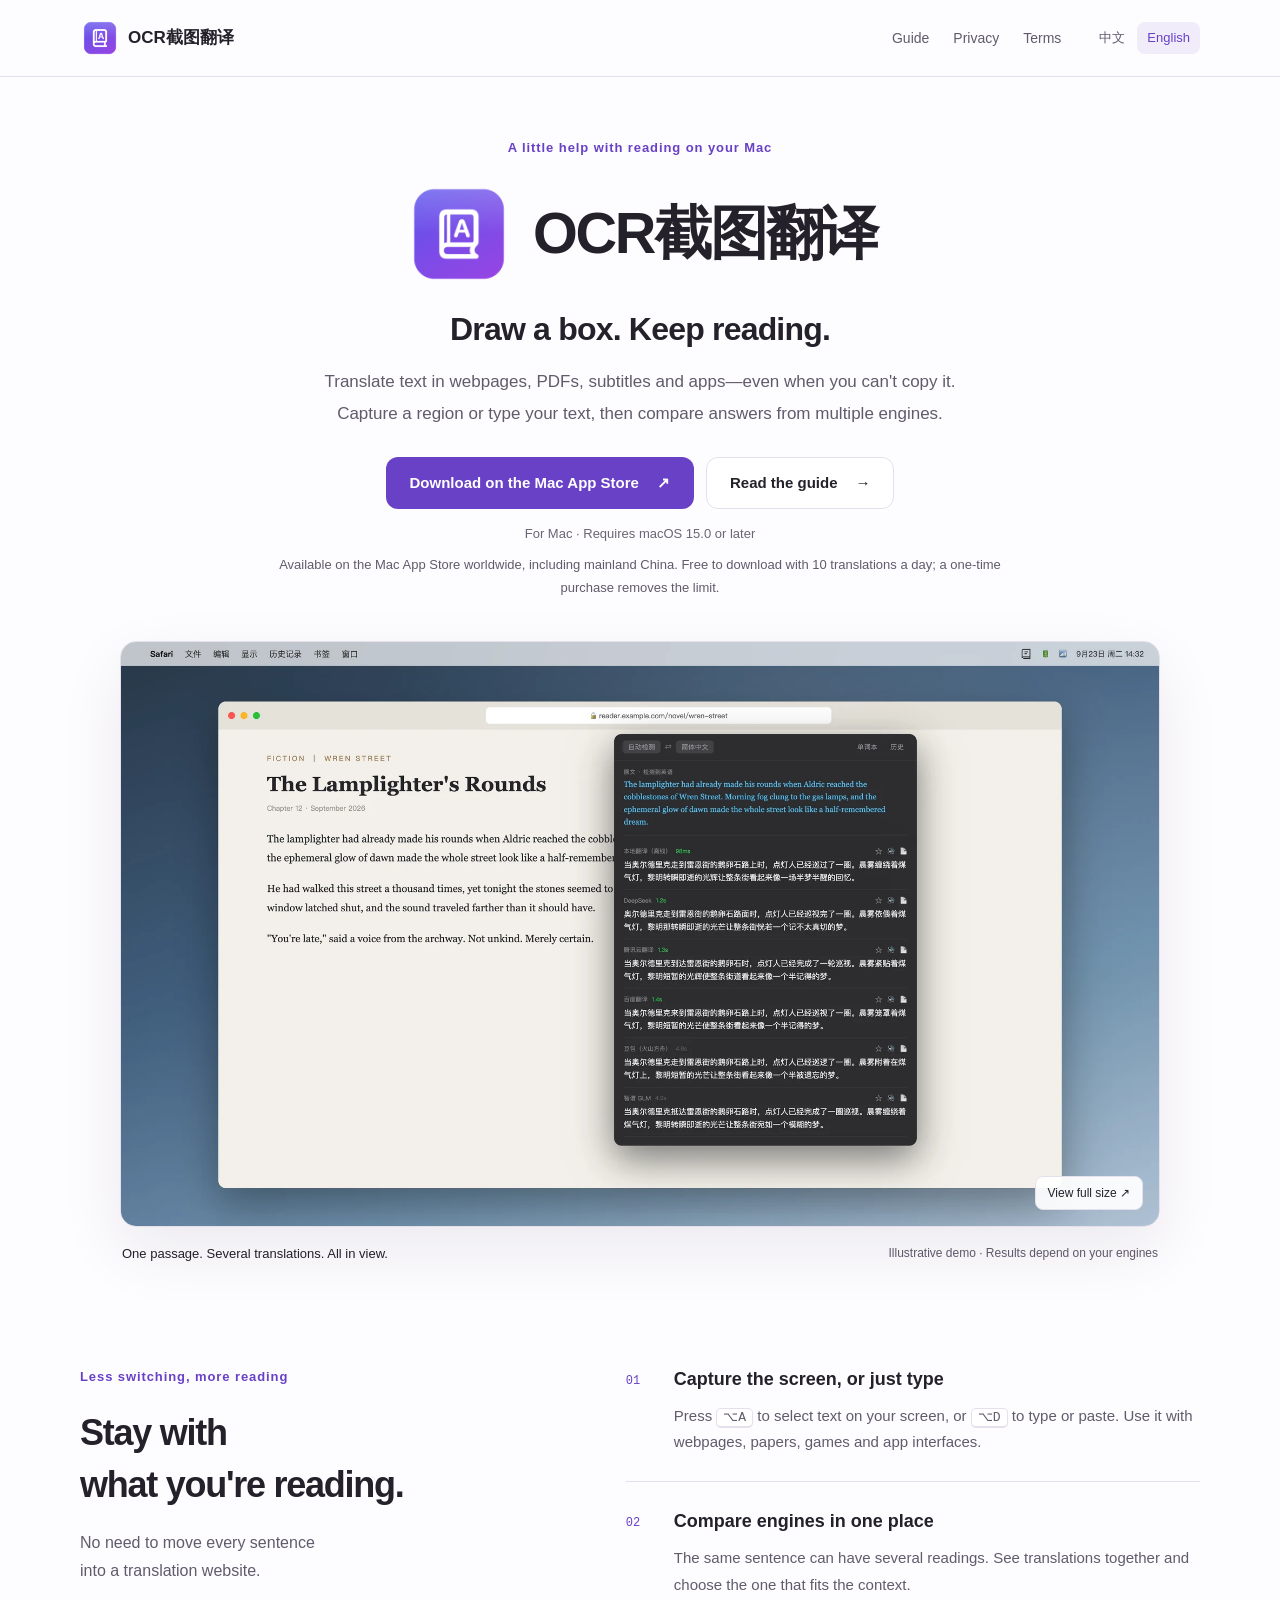
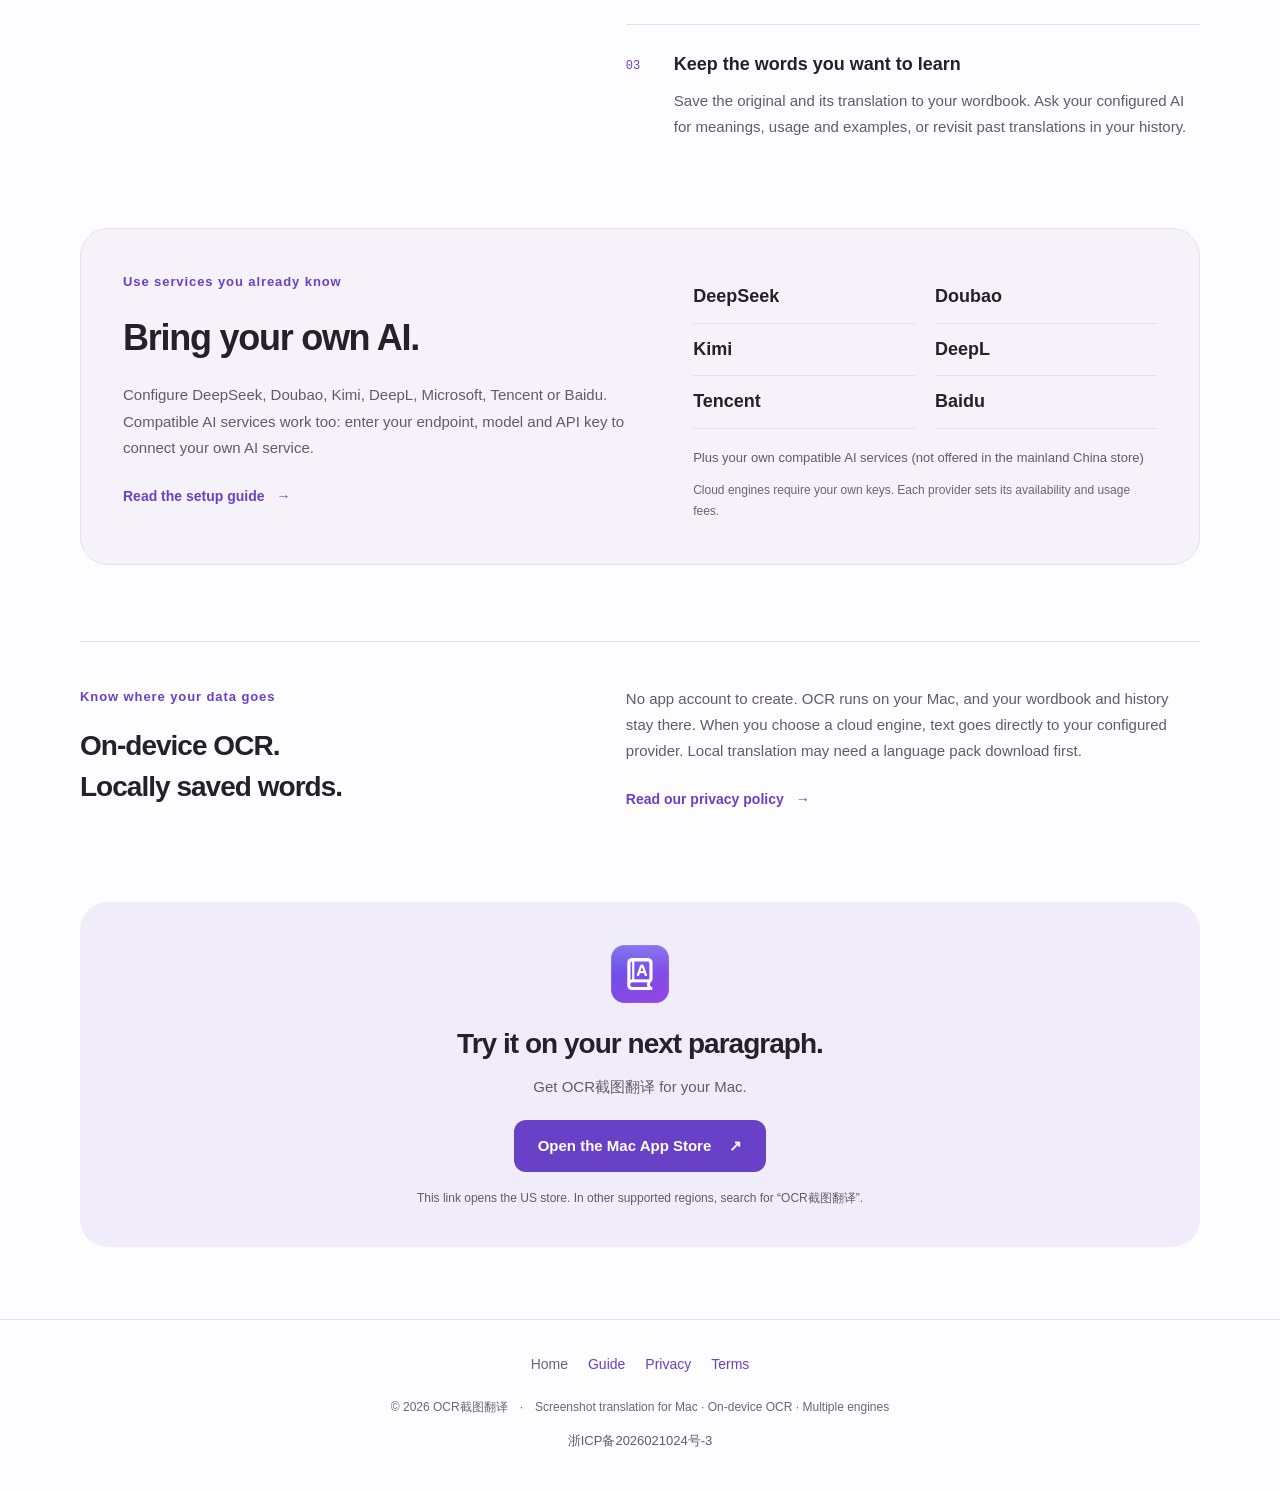
==== commit 94aa8066: "官网按功能清单核对更新：中国大陆已上架、去掉过时功能说法 - 首页：中国大陆与海外均已上架；引擎列表去掉 GPT，注明部分海外 AI 服务仅海外版提供；中文页下载链到中国大陆商店 - 使用手册：对应 " ====
--- a/index.html
+++ b/index.html
@@ -42,7 +42,7 @@
     <a class="button button-secondary" href="guide.html">Read the guide<span aria-hidden="true">→</span></a>
   </div>
   <p class="system-note">For Mac · Requires macOS 15.0 or later</p>
-  <p class="availability">Available in App Store regions outside mainland China. Not yet available in the mainland China store.</p>
+  <p class="availability">Available on the Mac App Store worldwide, including mainland China. Free to download with 10 translations a day; a one-time purchase removes the limit.</p>
 </section>
 
 <figure class="product-preview">
@@ -85,14 +85,14 @@
   <div class="engine-copy">
     <p class="eyebrow">Use services you already know</p>
     <h2 id="engines-title">Bring your own AI.</h2>
-    <p>Configure DeepSeek, Doubao, Kimi, GPT, Tencent or Baidu. OpenAI-compatible services work too: enter your endpoint, model and API key to connect your own AI service.</p>
+    <p>Configure DeepSeek, Doubao, Kimi, DeepL, Microsoft, Tencent or Baidu. Compatible AI services work too: enter your endpoint, model and API key to connect your own AI service.</p>
     <a class="text-link" href="guide.html#Translation-engines">Read the setup guide <span aria-hidden="true">→</span></a>
   </div>
   <div class="engine-detail">
     <ul class="engine-names" aria-label="Some of the supported translation services">
-      <li>DeepSeek</li><li>Doubao</li><li>Kimi</li><li>GPT</li><li>Tencent</li><li>Baidu</li>
+      <li>DeepSeek</li><li>Doubao</li><li>Kimi</li><li>DeepL</li><li>Tencent</li><li>Baidu</li>
     </ul>
-    <p>Plus your own OpenAI-compatible services</p>
+    <p>Plus your own compatible AI services (not offered in the mainland China store)</p>
     <p class="engine-note">Cloud engines require your own keys. Each provider sets its availability and usage fees.</p>
   </div>
 </section>
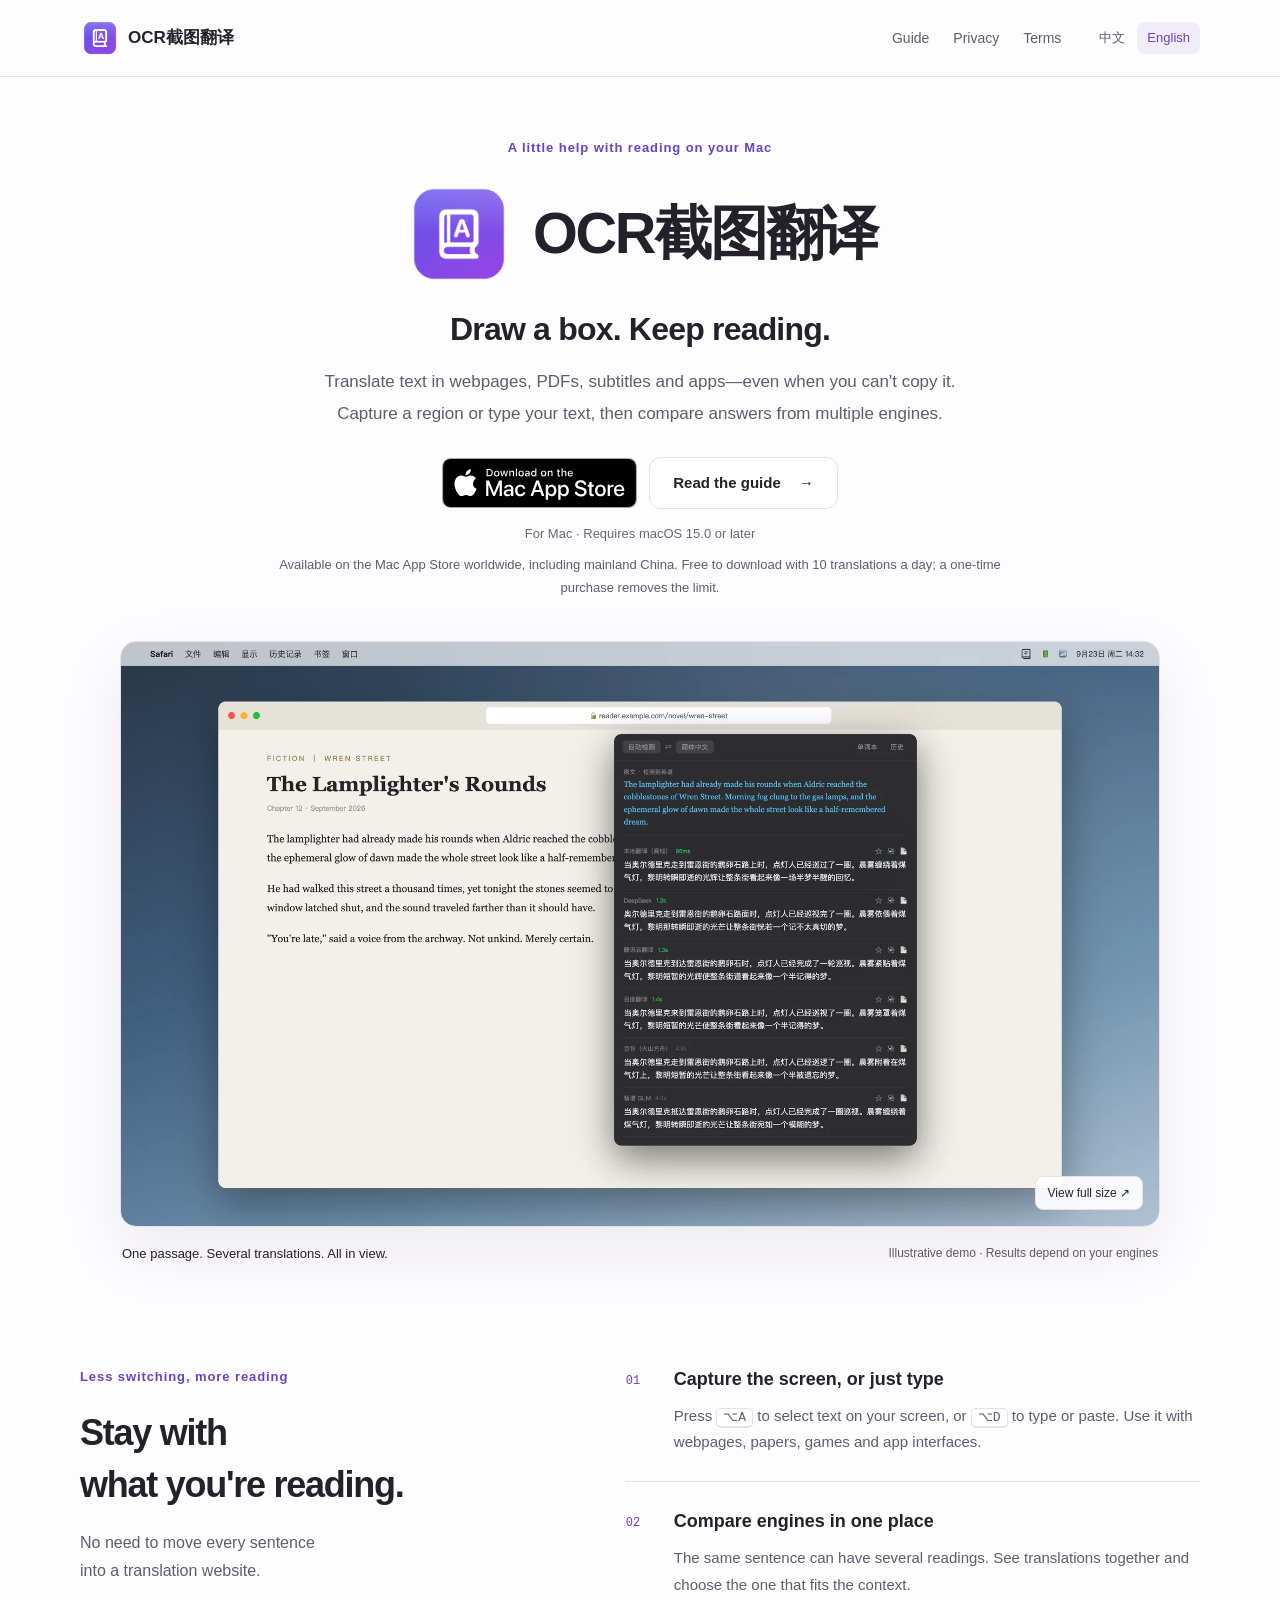
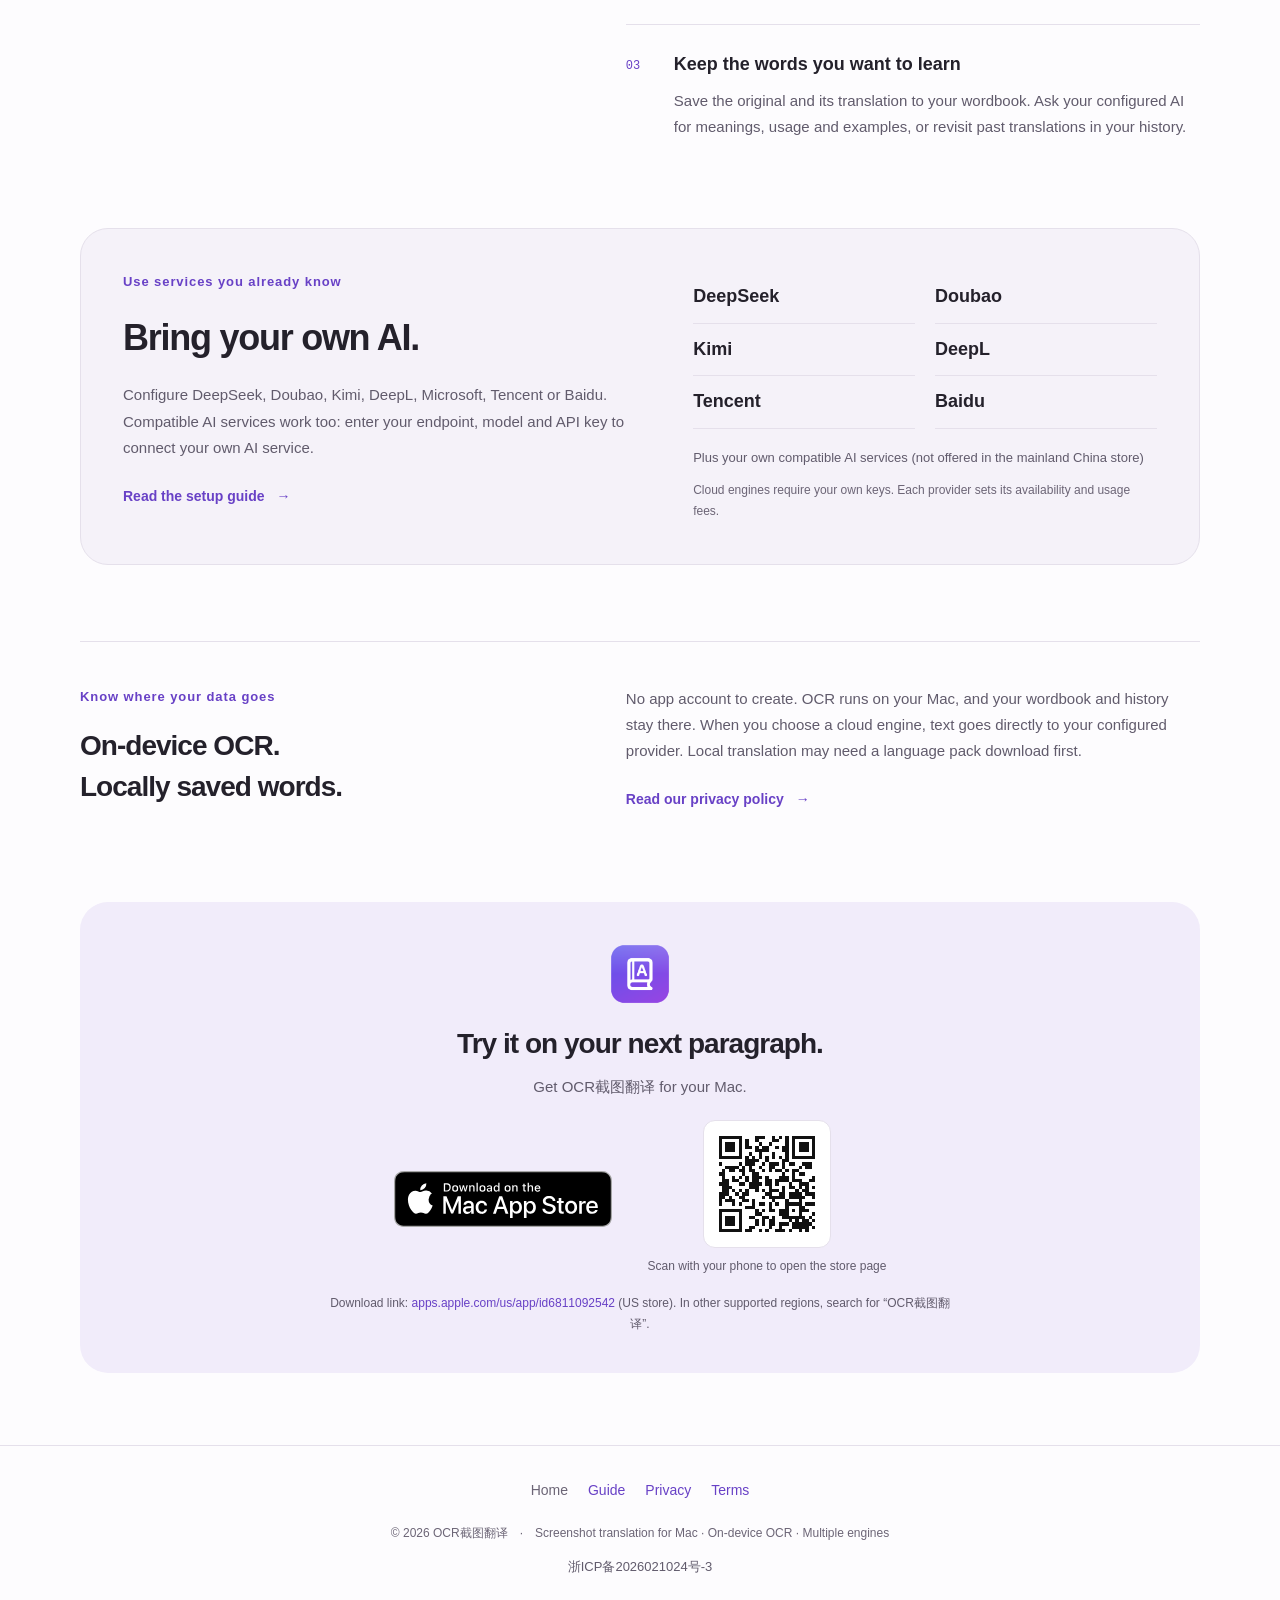
==== commit ea5ff964: "官网下载区：Mac App Store 官方徽章、商店二维码、可复制的下载链接 Co-Authored-By: Claude Opus 5.5 <noreply@anthropic.com>" ====
--- a/index.html
+++ b/index.html
@@ -38,7 +38,7 @@
   <p class="hero-description">Translate text in webpages, PDFs, subtitles and apps—even when you can't copy it.<br class="desktop-break">
     Capture a region or type your text, then compare answers from multiple engines.</p>
   <div class="hero-actions">
-    <a class="button button-primary" href="https://apps.apple.com/us/app/id6811092542"><span>Download on the Mac App Store</span><span aria-hidden="true">↗</span></a>
+    <a class="store-badge" href="https://apps.apple.com/us/app/id6811092542"><img src="assets/mac-app-store-badge.svg" width="195" height="50" alt="Download on the Mac App Store"></a>
     <a class="button button-secondary" href="guide.html">Read the guide<span aria-hidden="true">→</span></a>
   </div>
   <p class="system-note">For Mac · Requires macOS 15.0 or later</p>
@@ -107,8 +107,14 @@
   <img src="assets/app-icon.png" width="72" height="72" alt="" loading="lazy">
   <h2 id="download-title">Try it on your next paragraph.</h2>
   <p>Get OCR截图翻译 for your Mac.</p>
-  <a class="button button-primary" href="https://apps.apple.com/us/app/id6811092542">Open the Mac App Store <span aria-hidden="true">↗</span></a>
-  <p class="download-note">This link opens the US store. In other supported regions, search for “OCR截图翻译”.</p>
+  <div class="download-options">
+    <a class="store-badge" href="https://apps.apple.com/us/app/id6811092542"><img src="assets/mac-app-store-badge.svg" width="218" height="56" alt="Download on the Mac App Store" loading="lazy"></a>
+    <figure class="store-qr">
+      <img src="assets/app-store-qr-en.svg" width="128" height="128" alt="QR code for the App Store page" loading="lazy">
+      <figcaption>Scan with your phone to open the store page</figcaption>
+    </figure>
+  </div>
+  <p class="download-note">Download link: <a href="https://apps.apple.com/us/app/id6811092542">apps.apple.com/us/app/id6811092542</a> (US store). In other supported regions, search for “OCR截图翻译”.</p>
 </section>
 
 </main>
--- a/assets/site.css
+++ b/assets/site.css
@@ -142,6 +142,15 @@
 .download-section h2 { font-size: 28px; margin: 0 0 10px; }
 .download-section p { color: var(--muted); font-size: 15px; margin: 0 0 20px; }
 .download-section .download-note { font-size: 12px; margin: 16px auto 0; max-width: 620px; }
+.download-note a { color: var(--accent); word-break: break-all; }
+/* Apple 官方徽章：只缩放，不加底色、不改形状 */
+.store-badge { display: inline-block; line-height: 0; border-radius: 9px; }
+.store-badge img { display: block; height: auto; }
+.store-badge:focus-visible { outline: 2px solid var(--accent); outline-offset: 3px; }
+.download-options { display: flex; justify-content: center; align-items: center; flex-wrap: wrap; gap: 20px 36px; }
+.store-qr { margin: 0; display: flex; flex-direction: column; align-items: center; gap: 8px; }
+.store-qr img { display: block; background: #fff; padding: 8px; border: 1px solid var(--rule); border-radius: 12px; }
+.store-qr figcaption { color: var(--muted); font-size: 12px; }
 
 /* Shared footer retains the ICP registration on every page. */
 .foot { border-top: 1px solid var(--rule); padding: 26px var(--gutter) 34px; text-align: center; margin-top: 48px; }
@@ -200,6 +209,8 @@
   .download-section { padding: 28px 20px; border-radius: var(--radius-md); }
   .download-section h2 { font-size: 24px; }
   .download-section .button { font-size: 14px; padding: 12px 18px; }
+  /* 手机上扫不了自己屏幕上的码，只留徽章 */
+  .store-qr { display: none; }
   .foot { margin-top: 28px; }
 }
 @media (prefers-reduced-motion: reduce) {
